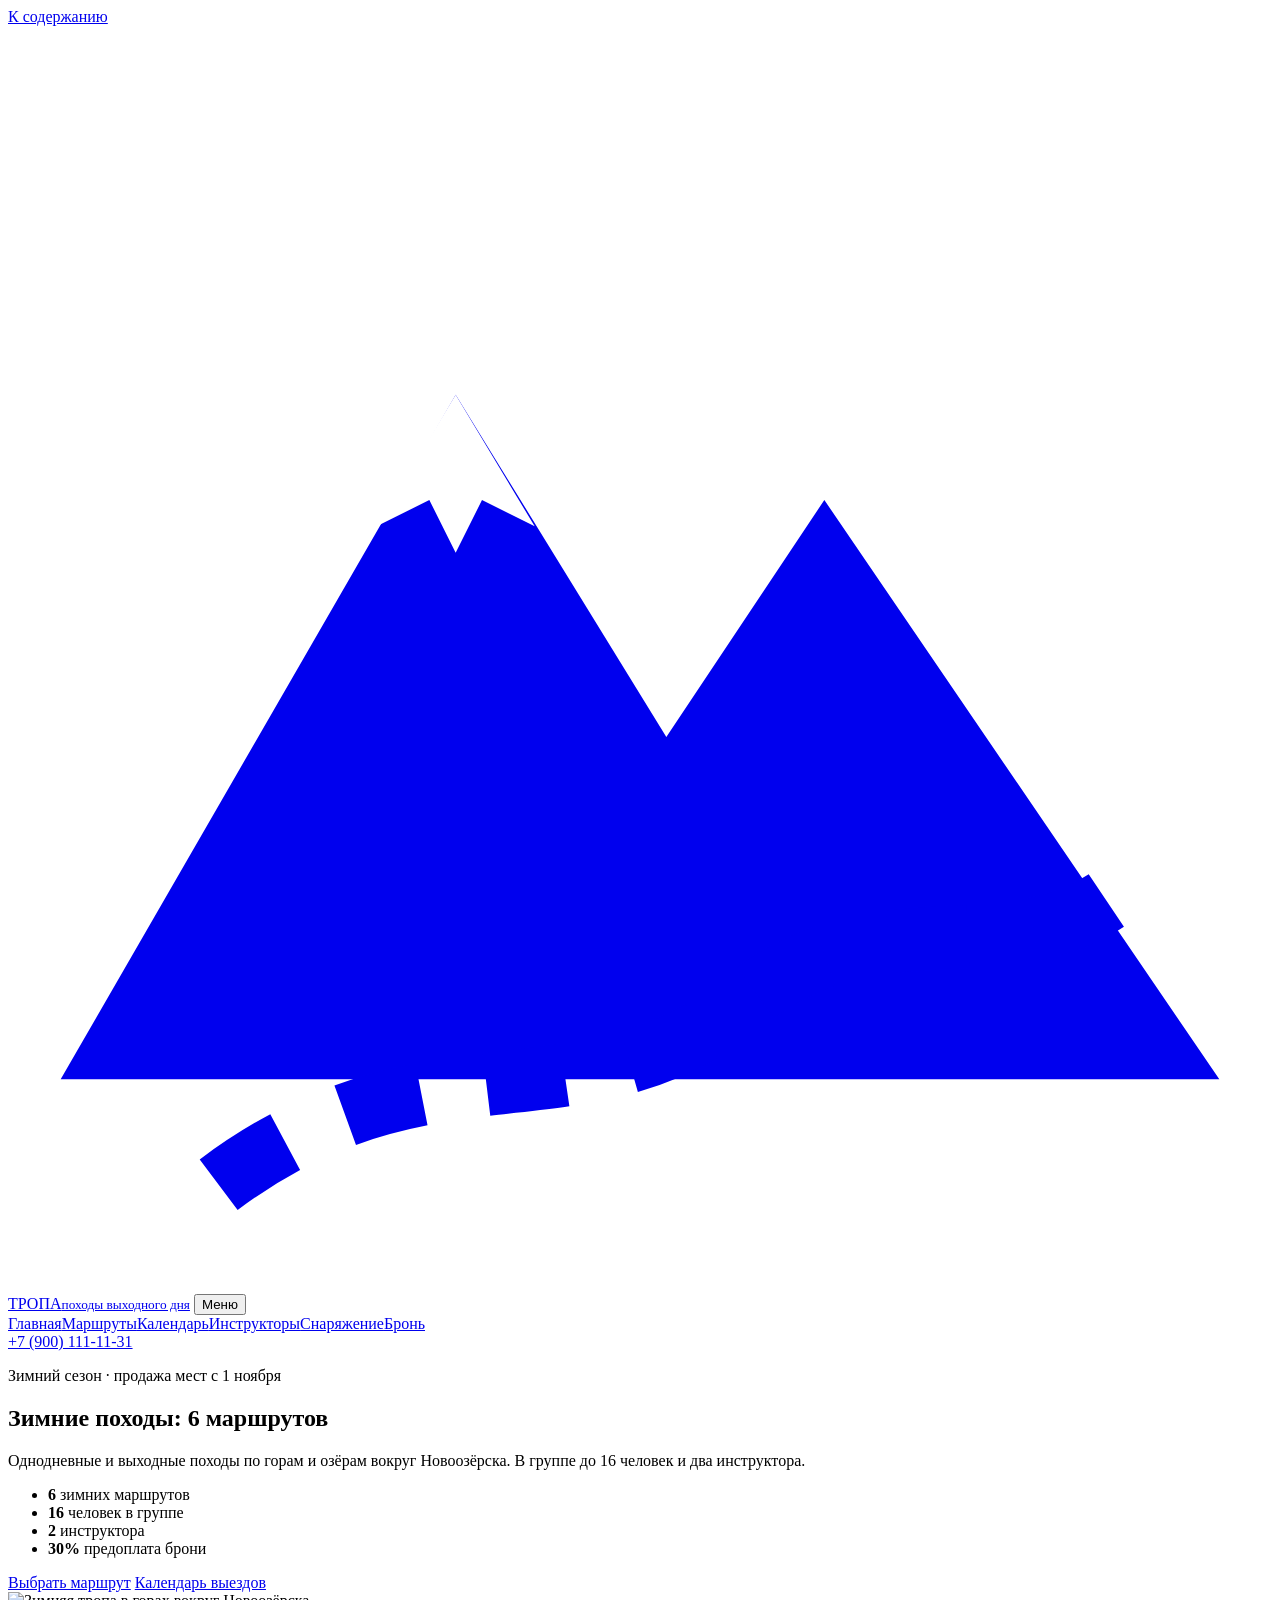
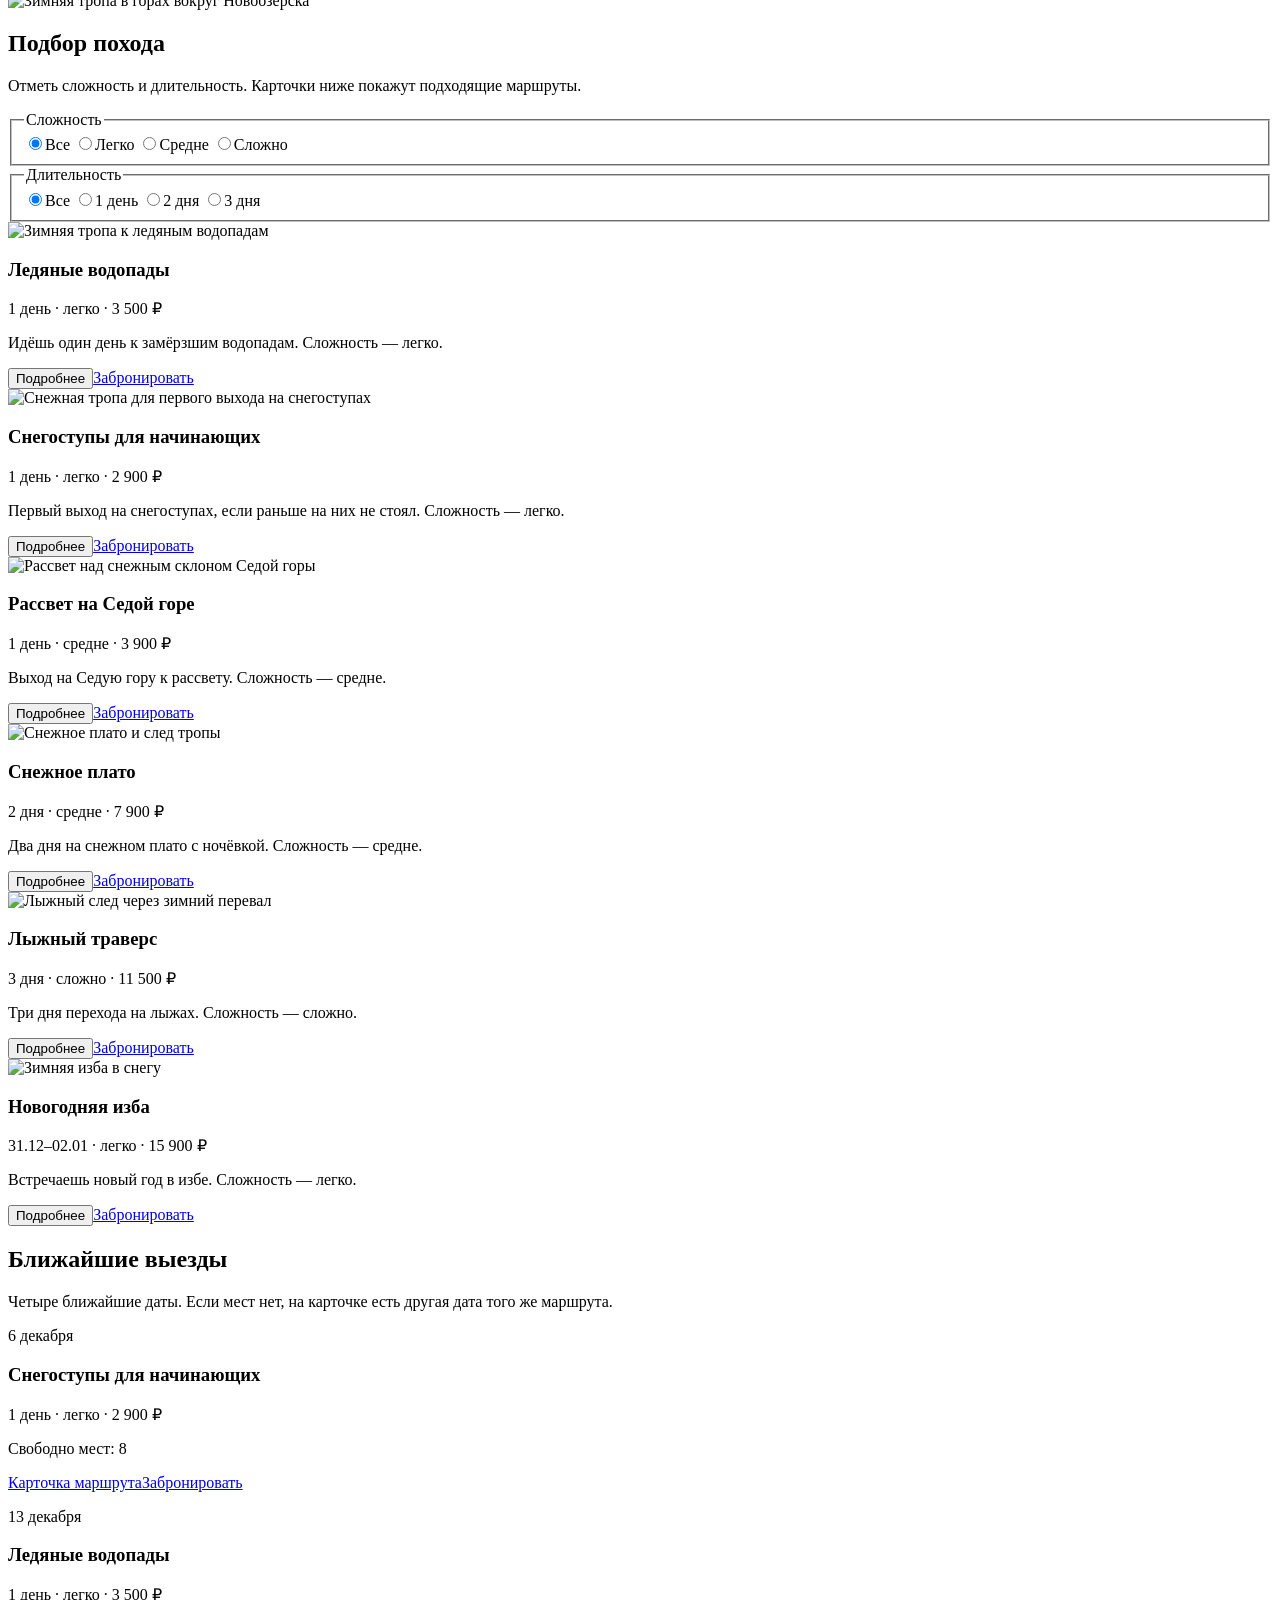
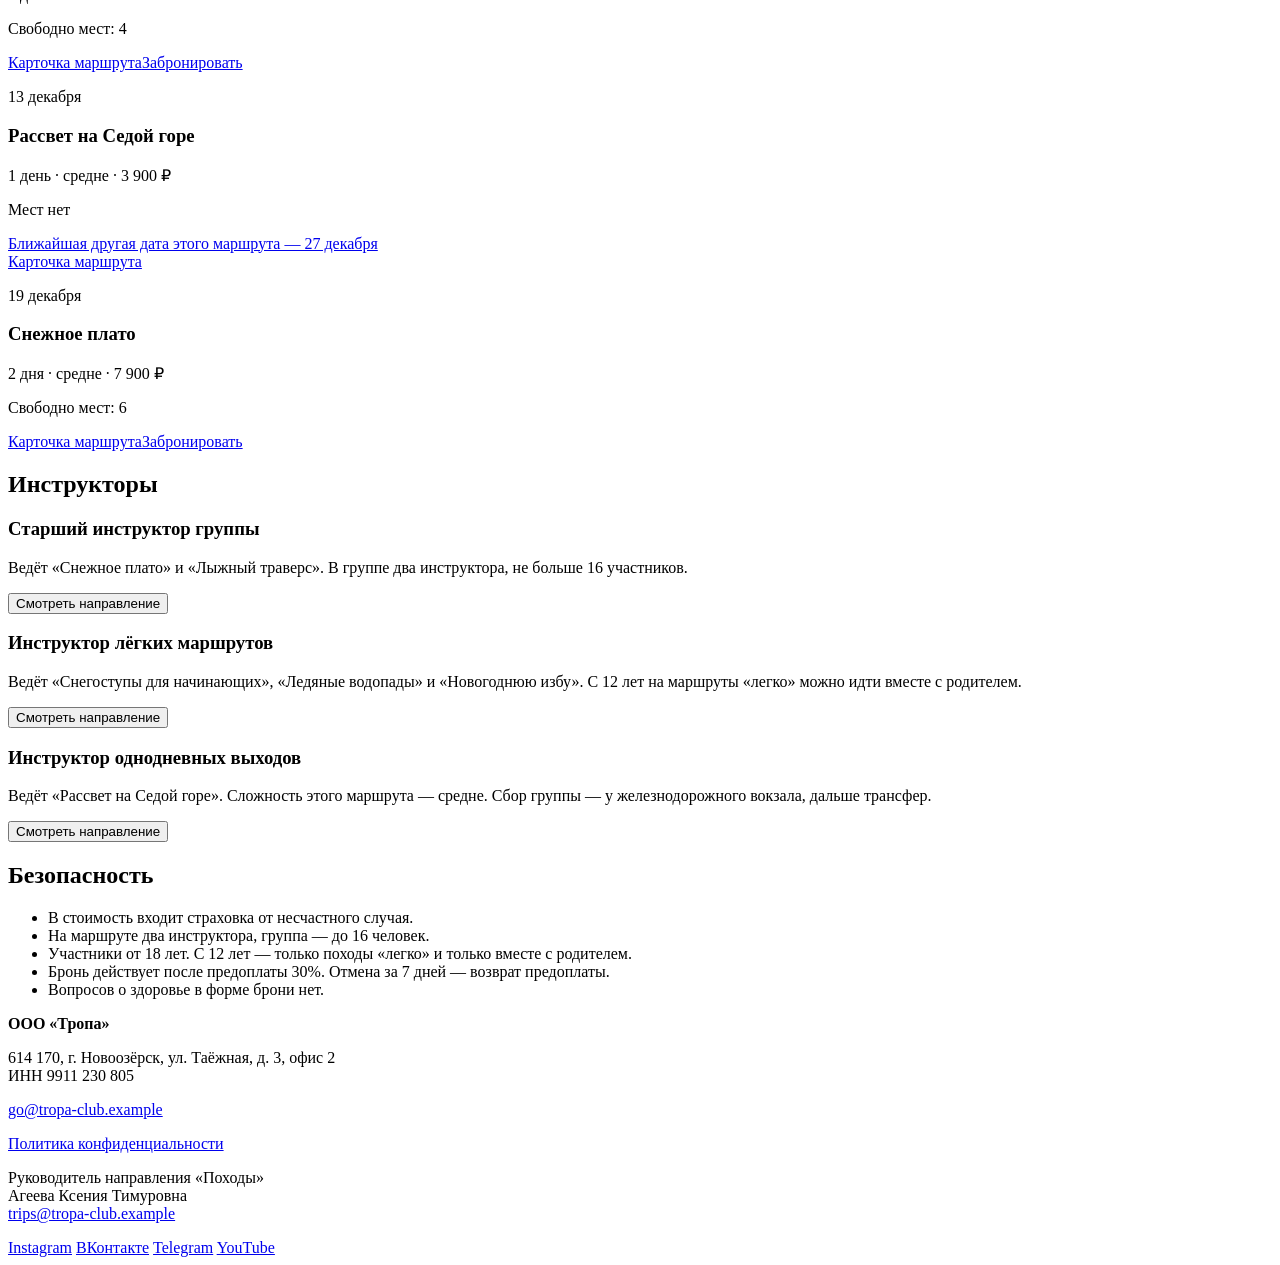
==== index.html @ 5d783197 "Сайт: восемь страниц и 404 по разделу 3 ТЗ. Шапка, подвал и блоки страниц совпадают со схемой задани" ====
<!doctype html>
<html lang="ru">
<head>
  <meta charset="utf-8">
  <meta name="viewport" content="width=device-width, initial-scale=1">
  <title>Главная — Турклуб «Тропа»</title>
  <meta name="description" content="Зимние походы турклуба «Тропа»: 6 маршрутов вокруг Новоозёрска, календарь выездов и бронь места.">
  <meta property="og:title" content="Главная — Турклуб «Тропа»">
  <meta property="og:description" content="Зимние походы турклуба «Тропа»: 6 маршрутов вокруг Новоозёрска, календарь выездов и бронь места.">
  <meta property="og:image" content="https://tz-11-turklub-tropa.vercel.app/img/og.jpg">
  <meta property="og:type" content="website">
  <meta property="og:url" content="https://tz-11-turklub-tropa.vercel.app/index.html">
  <meta property="og:locale" content="ru_RU">
  <link rel="icon" href="/img/favicon.svg" type="image/svg+xml">
  <link rel="stylesheet" href="/css/styles.css">
  <!-- Google tag (gtag.js). Замените оба G-XXXXXXXXXX на Measurement ID ресурса «ТРОПА — сайт». -->
  <script async src="https://www.googletagmanager.com/gtag/js?id=G-XXXXXXXXXX"></script>
  <script>
    window.dataLayer = window.dataLayer || [];
    function gtag(){dataLayer.push(arguments);}
    gtag('js', new Date());
    gtag('config', 'G-XXXXXXXXXX');
  </script>
</head>
<body>
  <a class="skip" href="#content">К содержанию</a>
  <header class="site-header">
    <a class="brand" href="/index.html"><svg viewBox="0 0 48 48" aria-hidden="true"><path fill="currentColor" d="M2 40 L17 14 L25 27 L31 18 L46 40 Z"/><path fill="#fff" d="M14 19 L17 14 L20 19 L18 18 L17 20 L16 18 Z"/><path d="M8 44 C16 38 22 42 28 37 C33 33 38 36 42 33" fill="none" stroke="currentColor" stroke-width="2.4" stroke-dasharray="3 2.5"/></svg><span><span class="brand-name">ТРОПА</span><small>походы выходного дня</small></span></a>
    <button class="nav-toggle" type="button" aria-expanded="false" aria-controls="site-nav">Меню</button>
    <nav id="site-nav" class="site-nav" aria-label="Основное меню"><a href="/index.html" aria-current="page">Главная</a><a href="/trips.html">Маршруты</a><a href="/calendar.html">Календарь</a><a href="/guides.html">Инструкторы</a><a href="/gear.html">Снаряжение</a><a href="/contacts.html">Бронь</a></nav>
    <a class="header-phone" href="tel:+79001111131" data-event="contact_click" data-contact-type="phone">+7 (900) 111-11-31</a>
  </header>
  <main id="content">
    <div class="wrap">

      <section class="hero">
        <div>
          <p class="eyebrow">Зимний сезон · продажа мест с 1 ноября</p>
          <h1>Зимние походы: 6 маршрутов</h1>
          <p class="lead">Однодневные и выходные походы по горам и озёрам вокруг Новоозёрска. В группе до 16 человек и два инструктора.</p>
          <ul class="facts">
            <li><b>6</b> зимних маршрутов</li>
            <li><b>16</b> человек в группе</li>
            <li><b>2</b> инструктора</li>
            <li><b>30%</b> предоплата брони</li>
          </ul>
          <div class="actions">
            <a class="button" href="/trips.html" data-event="cta_click" data-button-name="hero_routes" data-page-section="hero">Выбрать маршрут</a>
            <a class="button button-ghost" href="/calendar.html" data-event="cta_click" data-button-name="hero_calendar" data-page-section="hero">Календарь выездов</a>
          </div>
        </div>
        <img src="/img/hero.jpg" alt="Зимняя тропа в горах вокруг Новоозёрска" width="1200" height="800">
      </section>
      <section id="easy">
        <h2>Подбор похода</h2>
        <p>Отметь сложность и длительность. Карточки ниже покажут подходящие маршруты.</p>
        
        <form id="trip-filter">
          <fieldset class="chips">
            <legend>Сложность</legend>
            <label class="chip"><input type="radio" name="difficulty" value="all" checked><span>Все</span></label>
            <label class="chip"><input type="radio" name="difficulty" value="easy"><span>Легко</span></label>
            <label class="chip"><input type="radio" name="difficulty" value="medium"><span>Средне</span></label>
            <label class="chip"><input type="radio" name="difficulty" value="hard"><span>Сложно</span></label>
          </fieldset>
          <fieldset class="chips">
            <legend>Длительность</legend>
            <label class="chip"><input type="radio" name="duration_days" value="all" checked><span>Все</span></label>
            <label class="chip"><input type="radio" name="duration_days" value="1"><span>1 день</span></label>
            <label class="chip"><input type="radio" name="duration_days" value="2"><span>2 дня</span></label>
            <label class="chip"><input type="radio" name="duration_days" value="3"><span>3 дня</span></label>
          </fieldset>
        </form>

        <div id="trip-results" class="trip-grid"></div>
      </section>
      <section>
        <h2>Ближайшие выезды</h2>
        <p>Четыре ближайшие даты. Если мест нет, на карточке есть другая дата того же маршрута.</p>
        <div id="upcoming-list" class="upcoming-grid"></div>
      </section>
      <section>
        <h2>Инструкторы</h2>
        <div id="guide-list" class="guide-grid"></div>
      </section>
      <section>
        <h2>Безопасность</h2>
        <ul class="safety-list">
          <li>В стоимость входит страховка от несчастного случая.</li>
          <li>На маршруте два инструктора, группа — до 16 человек.</li>
          <li>Участники от 18 лет. С 12 лет — только походы «легко» и только вместе с родителем.</li>
          <li>Бронь действует после предоплаты 30%. Отмена за 7 дней — возврат предоплаты.</li>
          <li>Вопросов о здоровье в форме брони нет.</li>
        </ul>
      </section>

    </div>
  </main>
  <footer class="site-footer">
    <div class="footer-grid">
      <div>
        <strong>ООО «Тропа»</strong>
        <p>614 170, г. Новоозёрск, ул. Таёжная, д. 3, офис 2<br>ИНН 9911 230 805</p>
        <p><a href="mailto:go@tropa-club.example" data-event="contact_click" data-contact-type="email">go@tropa-club.example</a></p>
      </div>
      <div>
        <p><a href="/privacy.html">Политика конфиденциальности</a></p>
        <p>Руководитель направления «Походы»<br>Агеева Ксения Тимуровна<br><a href="mailto:trips@tropa-club.example" data-event="contact_click" data-contact-type="email">trips@tropa-club.example</a></p>
      </div>
      <div>
        <div class="socials">
          <a href="https://instagram.com/tropa_hiking" data-event="social_click" data-network="instagram" data-page-section="footer">Instagram</a>
          <a href="https://vk.com/tropa_hiking" data-event="social_click" data-network="vk" data-page-section="footer">ВКонтакте</a>
          <a href="https://t.me/tropa_trips" data-event="social_click" data-network="telegram" data-page-section="footer">Telegram</a>
          <a href="https://www.youtube.com/@tropa_hiking" data-event="social_click" data-network="youtube" data-page-section="footer">YouTube</a>
        </div>
      </div>
    </div>
  </footer>
  <script src="/js/config.js" defer></script>
  <script src="/js/data.js" defer></script>
  <script src="/js/analytics.js" defer></script>
  <script src="/js/site.js" defer></script>
  <script src="/js/form.js" defer></script>
</body>
</html>
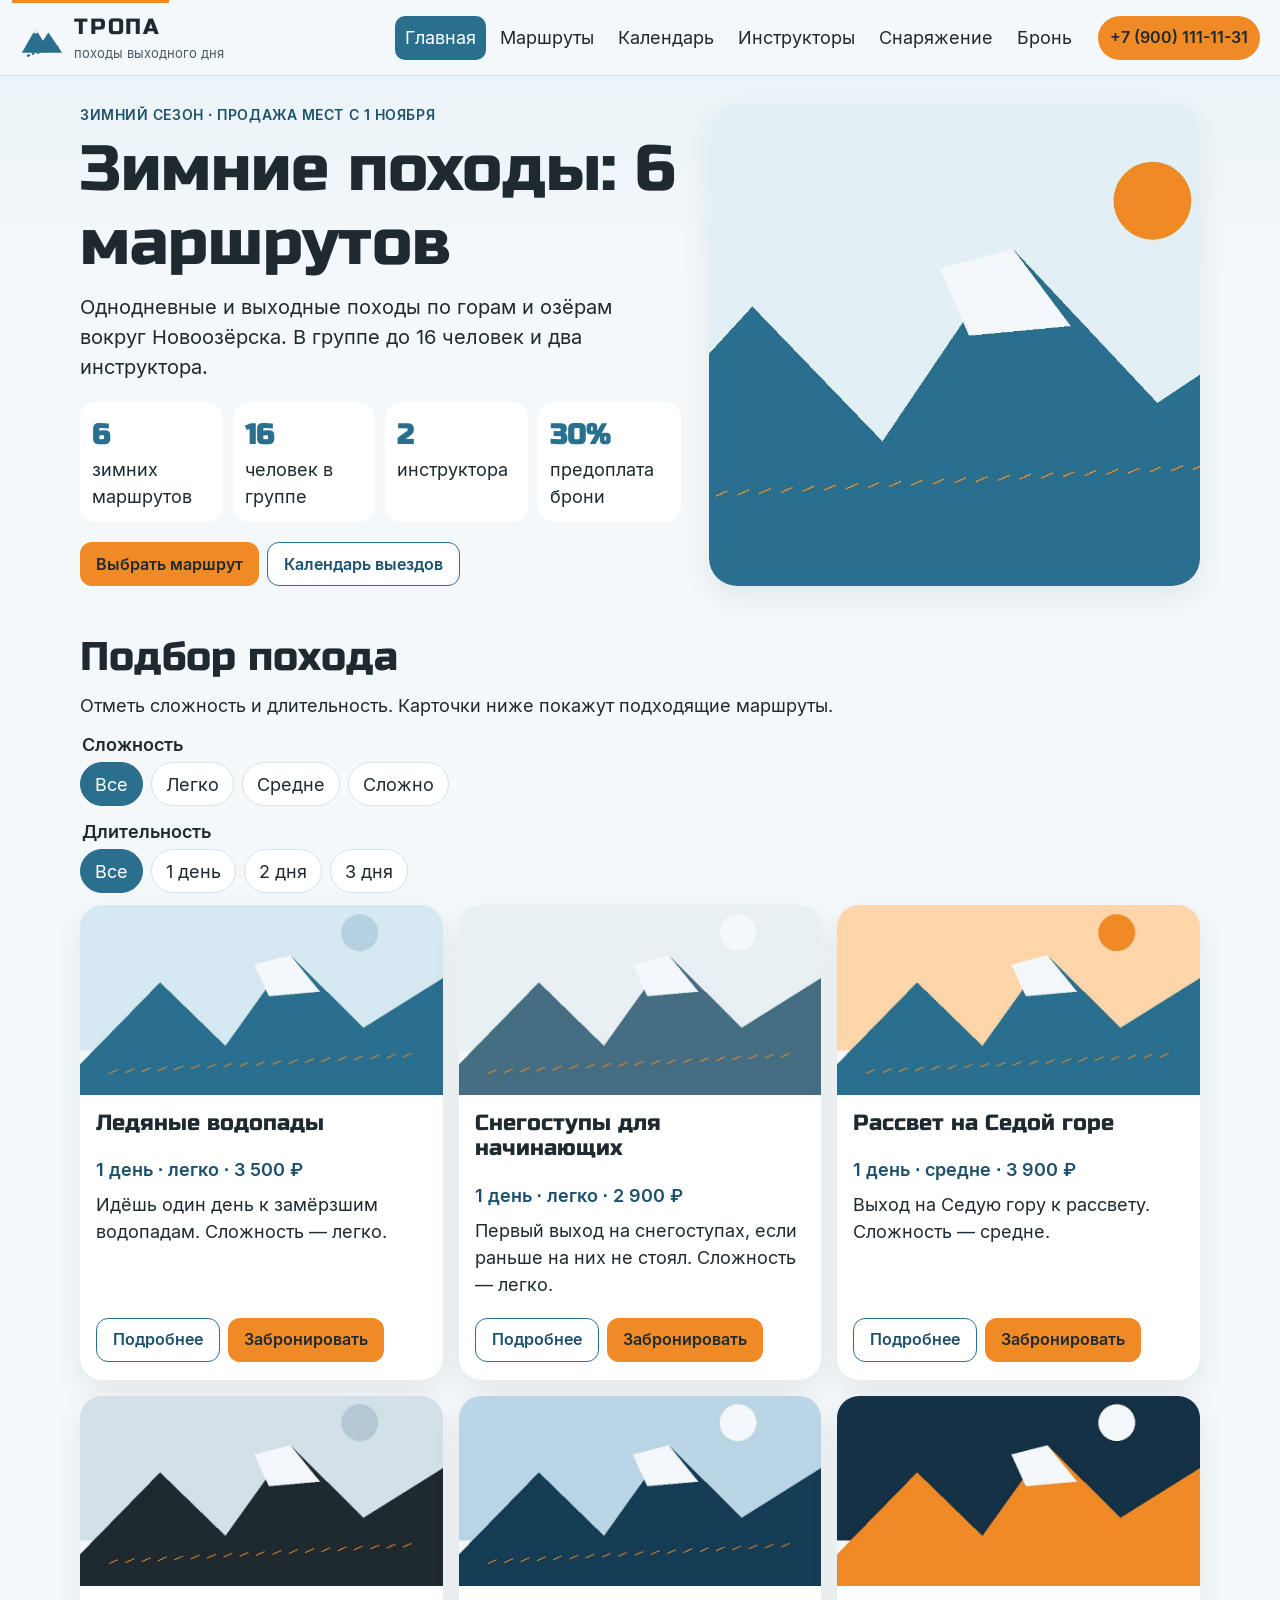
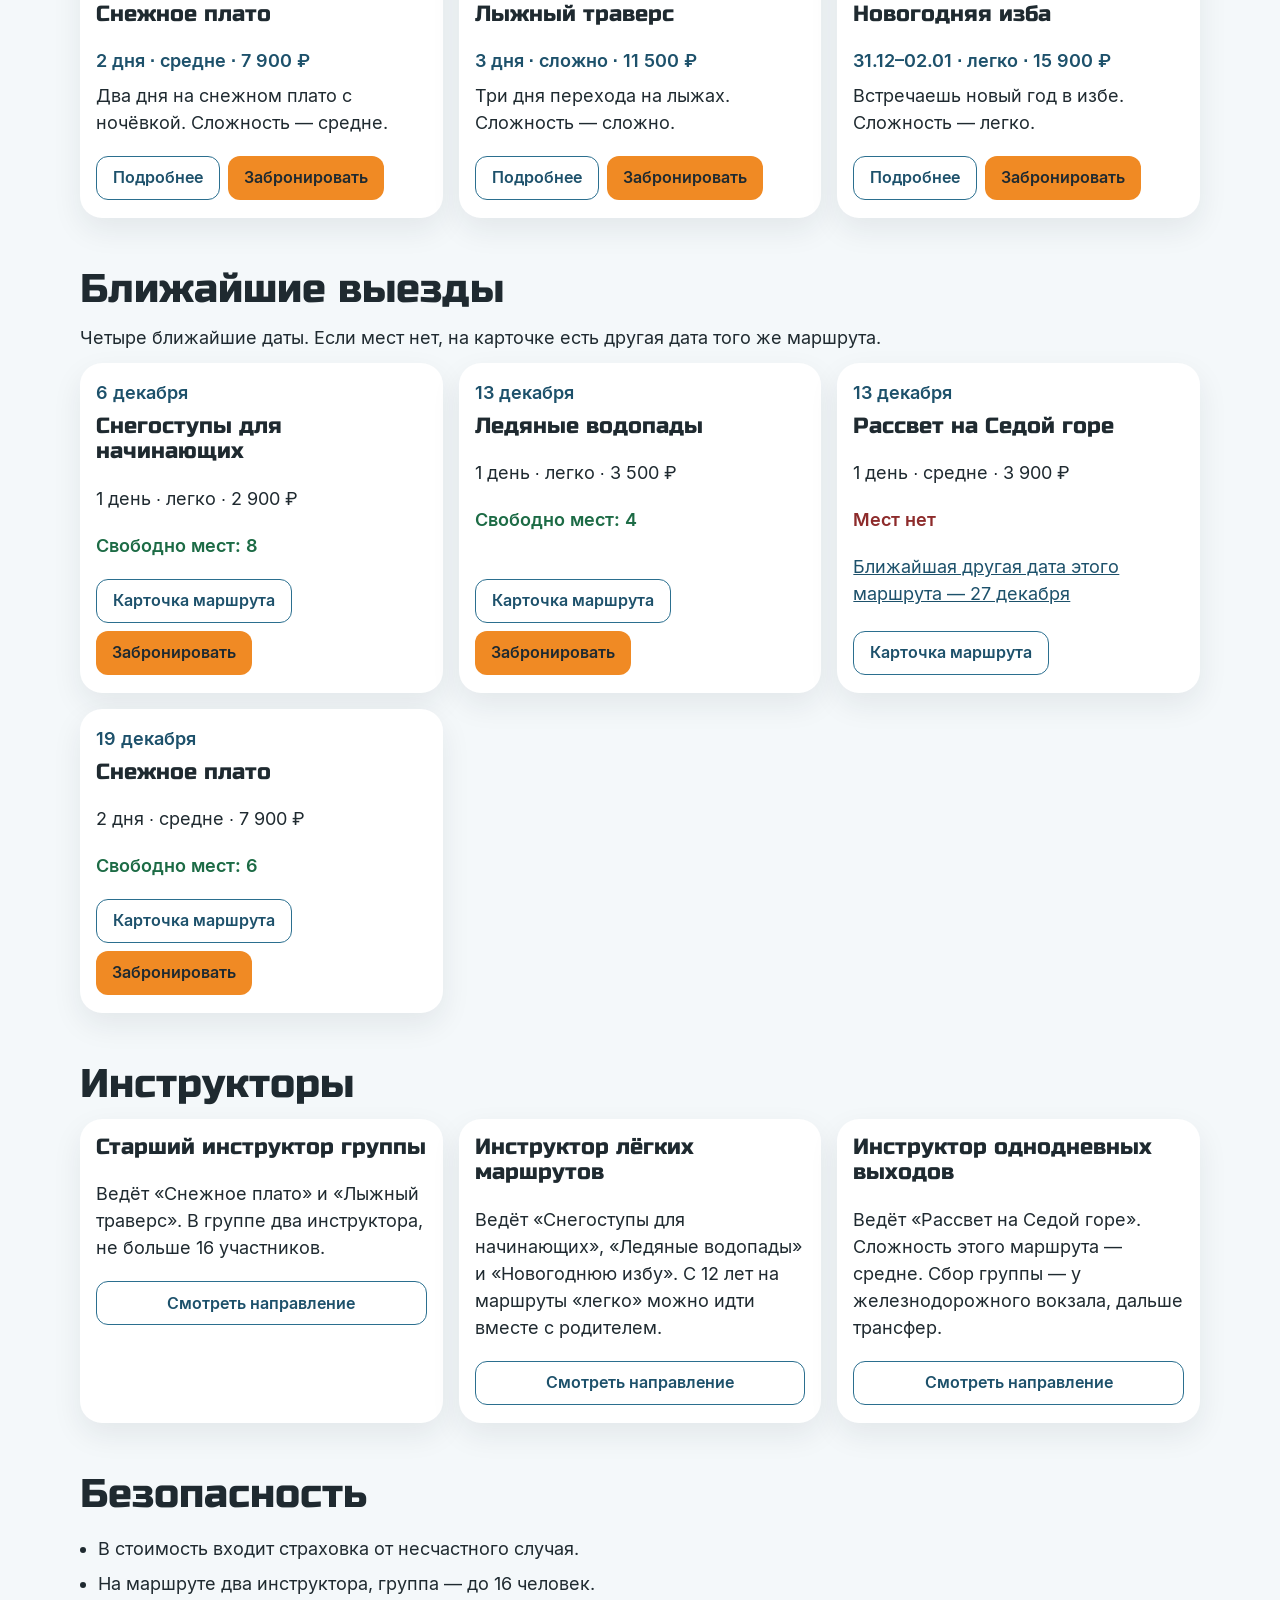
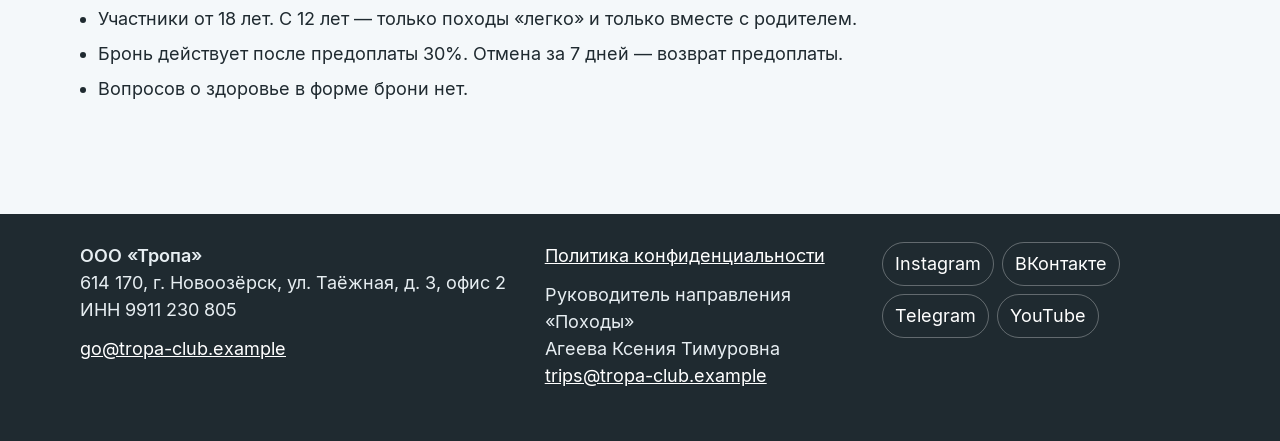
==== commit 90eaea02: "Аналитика: тег Google G-3R2JCQ7P84 на всех страницах. Идентификатор ресурса «ТРОПА — сайт» стоит в h" ====
--- a/index.html
+++ b/index.html
@@ -13,13 +13,13 @@
   <meta property="og:locale" content="ru_RU">
   <link rel="icon" href="/img/favicon.svg" type="image/svg+xml">
   <link rel="stylesheet" href="/css/styles.css">
-  <!-- Google tag (gtag.js). Замените оба G-XXXXXXXXXX на Measurement ID ресурса «ТРОПА — сайт». -->
-  <script async src="https://www.googletagmanager.com/gtag/js?id=G-XXXXXXXXXX"></script>
+  <!-- Google tag (gtag.js) — ресурс «ТРОПА — сайт» -->
+  <script async src="https://www.googletagmanager.com/gtag/js?id=G-3R2JCQ7P84"></script>
   <script>
     window.dataLayer = window.dataLayer || [];
     function gtag(){dataLayer.push(arguments);}
     gtag('js', new Date());
-    gtag('config', 'G-XXXXXXXXXX');
+    gtag('config', 'G-3R2JCQ7P84');
   </script>
 </head>
 <body>
--- a/css/styles.css
+++ b/css/styles.css
@@ -0,0 +1,514 @@
+@font-face {
+  font-family: "Inter";
+  src: url("/fonts/Inter-Regular.woff2") format("woff2");
+  font-weight: 400;
+  font-style: normal;
+  font-display: swap;
+}
+
+@font-face {
+  font-family: "Inter";
+  src: url("/fonts/Inter-SemiBold.woff2") format("woff2");
+  font-weight: 600;
+  font-style: normal;
+  font-display: swap;
+}
+
+@font-face {
+  font-family: "Russo One";
+  src: url("/fonts/RussoOne-Regular.woff2") format("woff2");
+  font-weight: 400;
+  font-style: normal;
+  font-display: swap;
+}
+
+:root {
+  --ice: #2b6f8f;
+  --ice-dark: #1d516b;
+  --orange: #f08a24;
+  --snow: #f4f8fa;
+  --graphite: #1f2a30;
+  --card: #ffffff;
+  --line: #d3e2ea;
+  --muted: #4d5d67;
+  --danger: #8d2b2b;
+  --ok: #1c6b45;
+  --shadow: 0 12px 30px rgba(31, 42, 48, 0.08);
+  --header: 76px;
+}
+
+* { box-sizing: border-box; }
+
+html { scroll-behavior: smooth; }
+
+body {
+  margin: 0;
+  color: var(--graphite);
+  background:
+    radial-gradient(1200px 400px at 100% -10%, rgba(240, 138, 36, 0.16), transparent 50%),
+    linear-gradient(180deg, #e7f2f7 0%, var(--snow) 280px);
+  font: 400 18px/1.5 Inter, "Segoe UI", sans-serif;
+  overflow-wrap: break-word;
+}
+
+img { max-width: 100%; height: auto; display: block; }
+
+a { color: var(--ice-dark); }
+
+h1, h2, h3 {
+  font-family: "Russo One", Inter, sans-serif;
+  font-weight: 400;
+  line-height: 1.15;
+  margin: 0 0 12px;
+}
+
+h1 { font-size: clamp(34px, 6vw, 64px); }
+h2 { font-size: clamp(28px, 4vw, 40px); }
+h3 { font-size: 22px; }
+
+p { margin: 0 0 12px; }
+
+.skip {
+  position: absolute;
+  left: 12px;
+  top: -40px;
+  background: var(--orange);
+  color: var(--graphite);
+  padding: 8px 12px;
+  z-index: 5;
+}
+
+.skip:focus { top: 12px; }
+
+.site-header {
+  position: sticky;
+  top: 0;
+  z-index: 4;
+  display: flex;
+  align-items: center;
+  gap: 16px;
+  min-height: var(--header);
+  padding: 10px 20px;
+  background: rgba(244, 248, 250, 0.94);
+  border-bottom: 1px solid var(--line);
+  backdrop-filter: blur(8px);
+}
+
+.brand {
+  display: flex;
+  align-items: center;
+  gap: 10px;
+  color: inherit;
+  text-decoration: none;
+  margin-right: auto;
+}
+
+.brand svg { width: 44px; height: 44px; color: var(--ice); flex: none; }
+
+.brand-name {
+  font-family: "Russo One", Inter, sans-serif;
+  font-size: 22px;
+  letter-spacing: 0.08em;
+}
+
+.brand small {
+  display: block;
+  font-family: Inter, sans-serif;
+  letter-spacing: 0;
+  color: var(--muted);
+  font-size: 13px;
+}
+
+.nav-toggle {
+  min-width: 44px;
+  min-height: 44px;
+  border: 1px solid var(--ice);
+  background: #fff;
+  color: var(--graphite);
+  border-radius: 10px;
+  font: 600 16px/1 Inter, sans-serif;
+  padding: 0 14px;
+}
+
+.site-nav {
+  display: flex;
+  flex-wrap: wrap;
+  gap: 4px;
+  align-items: center;
+}
+
+.site-nav a {
+  display: inline-flex;
+  align-items: center;
+  min-height: 44px;
+  padding: 0 10px;
+  color: var(--graphite);
+  text-decoration: none;
+  border-radius: 10px;
+}
+
+.site-nav a[aria-current="page"] {
+  background: var(--ice);
+  color: #fff;
+}
+
+.header-phone {
+  display: inline-flex;
+  align-items: center;
+  min-height: 44px;
+  padding: 0 12px;
+  border-radius: 999px;
+  background: var(--orange);
+  color: var(--graphite);
+  text-decoration: none;
+  font-weight: 600;
+  white-space: nowrap;
+}
+
+main { padding: 28px 20px 64px; }
+
+.wrap { max-width: 1120px; margin: 0 auto; }
+
+.hero {
+  display: grid;
+  grid-template-columns: 1.1fr 0.9fr;
+  gap: 28px;
+  align-items: center;
+  margin-bottom: 48px;
+}
+
+.hero img {
+  width: 100%;
+  height: 100%;
+  max-height: 520px;
+  object-fit: cover;
+  border-radius: 28px;
+  box-shadow: var(--shadow);
+}
+
+.eyebrow {
+  margin: 0 0 8px;
+  color: var(--ice-dark);
+  font-weight: 600;
+  letter-spacing: 0.04em;
+  text-transform: uppercase;
+  font-size: 14px;
+}
+
+.lead { font-size: 20px; max-width: 38em; }
+
+.facts {
+  display: grid;
+  grid-template-columns: repeat(4, 1fr);
+  gap: 10px;
+  margin: 20px 0;
+  padding: 0;
+  list-style: none;
+}
+
+.facts li {
+  background: #fff;
+  border-radius: 16px;
+  padding: 12px;
+  min-height: 84px;
+}
+
+.facts b {
+  display: block;
+  font-family: "Russo One", Inter, sans-serif;
+  font-size: 28px;
+  color: var(--ice);
+}
+
+section { margin: 0 0 48px; }
+
+.chips {
+  display: flex;
+  flex-wrap: wrap;
+  gap: 8px;
+  margin: 0 0 12px;
+  padding: 0;
+  border: 0;
+}
+
+.chips legend {
+  width: 100%;
+  font-weight: 600;
+  margin-bottom: 4px;
+}
+
+.chip { position: relative; }
+
+.chip input {
+  position: absolute;
+  opacity: 0;
+  width: 1px;
+  height: 1px;
+}
+
+.chip span {
+  display: inline-flex;
+  align-items: center;
+  min-height: 44px;
+  padding: 0 14px;
+  border: 1px solid var(--line);
+  border-radius: 999px;
+  background: #fff;
+}
+
+.chip input:checked + span {
+  background: var(--ice);
+  color: #fff;
+  border-color: var(--ice);
+}
+
+.chip input:focus-visible + span { outline: 3px solid var(--orange); outline-offset: 2px; }
+
+.trip-grid, .guide-grid, .upcoming-grid {
+  display: grid;
+  grid-template-columns: repeat(3, 1fr);
+  gap: 16px;
+}
+
+.card {
+  background: var(--card);
+  border-radius: 22px;
+  overflow: hidden;
+  box-shadow: var(--shadow);
+  display: flex;
+  flex-direction: column;
+}
+
+.card img { width: 100%; height: 190px; object-fit: cover; }
+
+.card-body { padding: 16px 16px 18px; display: flex; flex-direction: column; gap: 8px; flex: 1; }
+
+.card-body p:last-child { margin-bottom: 0; }
+
+.meta { color: var(--ice-dark); font-weight: 600; margin: 0; }
+
+.card-actions, .actions { display: flex; flex-wrap: wrap; gap: 8px; margin-top: auto; }
+
+.button, button.button, .header-phone {
+  font: 600 16px/1.2 Inter, sans-serif;
+}
+
+.button {
+  display: inline-flex;
+  align-items: center;
+  justify-content: center;
+  min-height: 44px;
+  min-width: 44px;
+  padding: 10px 16px;
+  border-radius: 12px;
+  border: 0;
+  background: var(--orange);
+  color: var(--graphite);
+  text-decoration: none;
+  cursor: pointer;
+}
+
+.button-ghost {
+  background: #fff;
+  border: 1px solid var(--ice);
+  color: var(--ice-dark);
+}
+
+.button:disabled { opacity: 0.6; cursor: wait; }
+
+.text-link { display: inline-flex; min-height: 44px; align-items: center; }
+
+.details { background: var(--snow); border-radius: 12px; padding: 10px 12px; }
+
+.seats { font-weight: 600; color: var(--ok); }
+.seats-none, .empty { color: var(--danger); font-weight: 600; }
+
+.safety-list, .plain-list { padding-left: 18px; }
+.safety-list li, .plain-list li { margin: 8px 0; }
+
+.site-footer {
+  background: var(--graphite);
+  color: #e7eef2;
+  padding: 28px 20px 40px;
+}
+
+.site-footer a { color: #fff; }
+
+.footer-grid {
+  max-width: 1120px;
+  margin: 0 auto;
+  display: grid;
+  grid-template-columns: 1.4fr 1fr 1fr;
+  gap: 20px;
+}
+
+.socials { display: flex; flex-wrap: wrap; gap: 8px; }
+.socials a {
+  display: inline-flex;
+  align-items: center;
+  min-height: 44px;
+  padding: 0 12px;
+  border: 1px solid var(--line);
+  border-radius: 999px;
+  text-decoration: none;
+  color: var(--graphite);
+  background: #fff;
+}
+.site-footer .socials a {
+  border-color: rgba(255, 255, 255, 0.3);
+  color: #fff;
+  background: transparent;
+}
+
+.months { display: grid; grid-template-columns: 1fr 1fr; gap: 18px; }
+.month { background: #fff; border-radius: 20px; padding: 14px; box-shadow: var(--shadow); }
+.month-grid { display: grid; grid-template-columns: repeat(7, minmax(0, 1fr)); gap: 4px; }
+.weekday { text-align: center; font-size: 13px; color: var(--muted); min-height: 28px; }
+.day {
+  min-height: 78px;
+  min-width: 0;
+  background: var(--snow);
+  border-radius: 10px;
+  padding: 4px;
+  overflow: hidden;
+}
+.departure-list { list-style: none; padding: 0; display: grid; gap: 8px; }
+.departure-list button {
+  width: 100%;
+  min-height: 44px;
+  text-align: left;
+  border: 1px solid var(--line);
+  background: #fff;
+  border-radius: 12px;
+  padding: 10px 12px;
+  font: 600 16px/1.3 Inter, sans-serif;
+  color: var(--graphite);
+}
+.day-empty { background: transparent; }
+.day-num { display: block; font-size: 13px; color: var(--muted); }
+.day-trip {
+  display: block;
+  width: 100%;
+  min-height: 44px;
+  margin-top: 4px;
+  border: 0;
+  border-radius: 8px;
+  background: var(--ice);
+  color: #fff;
+  font: 600 12px/1.25 Inter, sans-serif;
+  text-align: left;
+  padding: 6px;
+  cursor: pointer;
+}
+.day-trip.is-full { background: #8d2b2b; }
+.date-panel {
+  margin-top: 16px;
+  background: #fff;
+  border-radius: 18px;
+  padding: 16px;
+  box-shadow: var(--shadow);
+}
+
+.map-scheme { width: min(100%, 520px); height: auto; color: var(--ice); }
+.map-link { margin-top: 8px; }
+
+.checklist, .rental-list { list-style: none; padding: 0; margin: 0 0 16px; display: grid; gap: 8px; }
+.rental-list { display: grid; gap: 8px; }
+.check {
+  display: flex;
+  gap: 10px;
+  align-items: center;
+  min-height: 44px;
+  background: #fff;
+  border-radius: 12px;
+  padding: 8px 12px;
+}
+.check input { width: 22px; height: 22px; flex: none; }
+.check small { color: var(--muted); }
+
+.rental-row { display: flex; flex-wrap: wrap; gap: 12px; align-items: end; margin: 12px 0; }
+.rental-row label, .field { display: flex; flex-direction: column; gap: 6px; font-weight: 600; }
+.rental-row input, .field input, .field select {
+  width: 100%;
+  min-width: 0;
+  min-height: 44px;
+  border: 1px solid var(--line);
+  border-radius: 12px;
+  padding: 8px 12px;
+  font: 400 18px/1.3 Inter, sans-serif;
+  color: var(--graphite);
+  background: #fff;
+}
+.rental-result {
+  font-family: "Russo One", Inter, sans-serif;
+  font-size: 28px;
+  min-height: 44px;
+}
+.promo-code {
+  display: inline-flex;
+  align-items: center;
+  min-height: 44px;
+  padding: 0 14px;
+  background: #fff;
+  border-radius: 12px;
+  letter-spacing: 0.08em;
+  font-weight: 600;
+}
+
+.hero > *, .layout-2 > *, .footer-grid > *, .months > *, .facts > * { min-width: 0; }
+.layout-2 { display: grid; grid-template-columns: 1.3fr 0.7fr; gap: 24px; align-items: start; }
+.panel { background: #fff; border-radius: 22px; padding: 18px; box-shadow: var(--shadow); }
+.form-grid { display: grid; gap: 14px; }
+.field-error { color: var(--danger); min-height: 0; margin: 4px 0 0; font-size: 15px; }
+.field-error[hidden] { display: none; }
+.consent { align-items: flex-start; }
+#form-status { min-height: 1.5em; font-weight: 600; }
+.booking-number {
+  font-family: "Russo One", Inter, sans-serif;
+  font-size: clamp(22px, 3vw, 32px);
+  word-break: break-all;
+}
+.prose { max-width: 72ch; overflow-wrap: anywhere; }
+.panel { overflow-wrap: anywhere; }
+.prose h2 { margin-top: 28px; }
+
+:focus-visible { outline: 3px solid var(--orange); outline-offset: 2px; }
+
+@media (max-width: 1279px) {
+  .trip-grid, .guide-grid, .upcoming-grid { grid-template-columns: 1fr 1fr; }
+  .facts { grid-template-columns: 1fr 1fr; }
+}
+
+@media (max-width: 767px) {
+  .nav-toggle { display: inline-flex; }
+  .site-nav {
+    display: none;
+    position: absolute;
+    top: var(--header);
+    left: 0;
+    right: 0;
+    background: #fff;
+    border-bottom: 1px solid var(--line);
+    padding: 8px 12px 16px;
+    flex-direction: column;
+    align-items: stretch;
+  }
+  .site-nav.is-open { display: flex; }
+  .site-header { flex-wrap: wrap; }
+  .header-phone { order: 3; }
+  .hero, .layout-2, .months, .footer-grid, .trip-grid, .guide-grid, .upcoming-grid, .facts {
+    grid-template-columns: 1fr;
+  }
+  .hero img { max-height: 240px; }
+  .day { min-height: 64px; }
+  .day-trip { font-size: 11px; }
+}
+
+@media (min-width: 768px) {
+  .nav-toggle { display: none; }
+  .site-nav { display: flex !important; }
+}
+
+@media (prefers-reduced-motion: reduce) {
+  html { scroll-behavior: auto; }
+}
